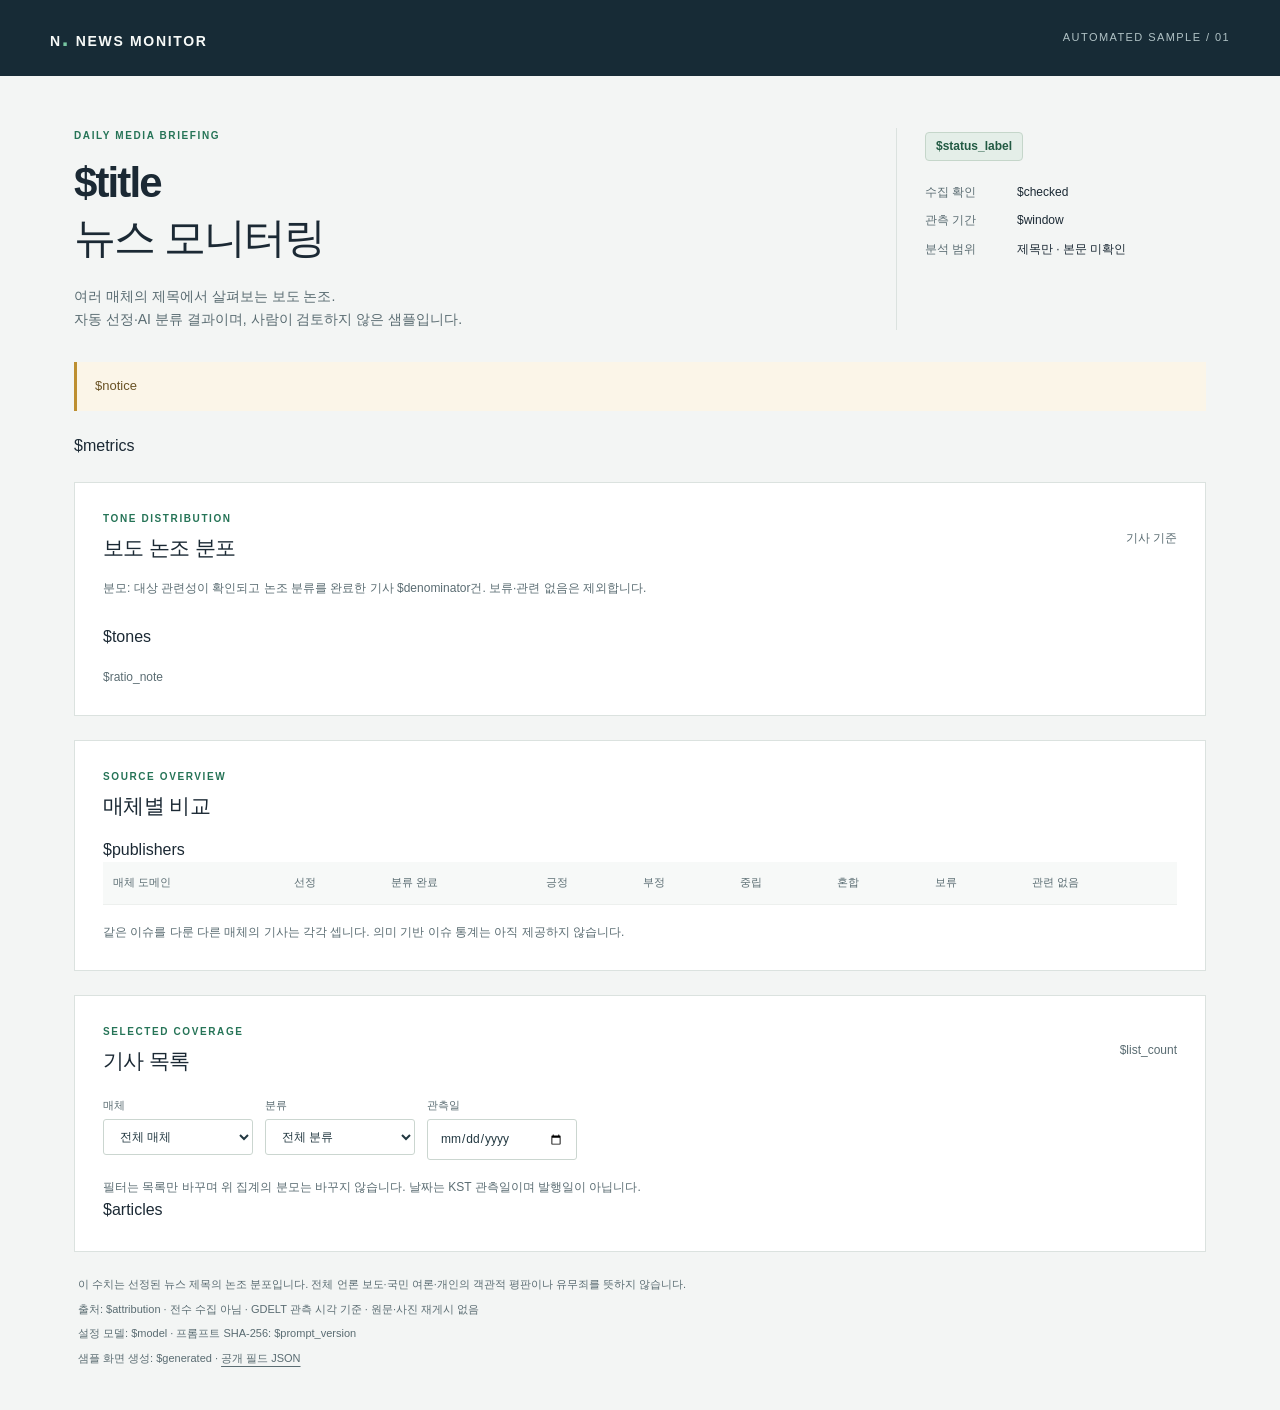
==== web/index.html @ d8ca7400 "publisher: add guarded headline analysis and local dashboard Classify headlines with Cursor and vali" ====
<!doctype html>
<html lang="ko">
  <head>
    <meta charset="utf-8" />
    <meta name="viewport" content="width=device-width, initial-scale=1" />
    <meta name="robots" content="noindex, nofollow" />
    <meta
      http-equiv="Content-Security-Policy"
      content="default-src 'none'; style-src 'self'; script-src 'self'; img-src 'none'; connect-src 'none'; base-uri 'none'; form-action 'none'"
    />
    <title>$title · News Monitor</title>
    <link rel="stylesheet" href="styles.css" />
    <script src="app.js" defer></script>
  </head>
  <body>
    <a class="skip" href="#main">본문 바로가기</a>
    <header class="topbar">
      <span class="brand">N<span class="brand-dot">.</span> NEWS MONITOR</span
      ><span class="edition">AUTOMATED SAMPLE / 01</span>
    </header>
    <main id="main">
      <section class="hero" aria-labelledby="page-title">
        <div>
          <p class="eyebrow">DAILY MEDIA BRIEFING</p>
          <h1 id="page-title">$title<span>뉴스 모니터링</span></h1>
          <p class="intro">
            여러 매체의 제목에서 살펴보는 보도 논조.<br />자동 선정·AI 분류
            결과이며, 사람이 검토하지 않은 샘플입니다.
          </p>
        </div>
        <aside class="context">
          <span class="badge">$status_label</span>
          <dl>
            <dt>수집 확인</dt>
            <dd>$checked</dd>
            <dt>관측 기간</dt>
            <dd>$window</dd>
            <dt>분석 범위</dt>
            <dd>제목만 · 본문 미확인</dd>
          </dl>
        </aside>
      </section>
      <div class="notice" role="status">$notice</div>
      <section class="metrics" aria-label="샘플 현황">$metrics</section>
      <section class="panel distribution" aria-labelledby="distribution-title">
        <div class="section-heading">
          <div>
            <p class="eyebrow">TONE DISTRIBUTION</p>
            <h2 id="distribution-title">보도 논조 분포</h2>
          </div>
          <span class="unit">기사 기준</span>
        </div>
        <p class="muted">
          분모: 대상 관련성이 확인되고 논조 분류를 완료한 기사 $denominator건.
          보류·관련 없음은 제외합니다.
        </p>
        <div class="tone-grid">$tones</div>
        <p class="footnote">$ratio_note</p>
      </section>
      <section class="panel" aria-labelledby="publisher-title">
        <div class="section-heading">
          <div>
            <p class="eyebrow">SOURCE OVERVIEW</p>
            <h2 id="publisher-title">매체별 비교</h2>
          </div>
        </div>
        <div class="table-scroll">
          <table>
            <thead>
              <tr>
                <th scope="col">매체 도메인</th>
                <th scope="col">선정</th>
                <th scope="col">분류 완료</th>
                <th scope="col">긍정</th>
                <th scope="col">부정</th>
                <th scope="col">중립</th>
                <th scope="col">혼합</th>
                <th scope="col">보류</th>
                <th scope="col">관련 없음</th>
              </tr>
            </thead>
            <tbody>
              $publishers
            </tbody>
          </table>
        </div>
        <p class="footnote">
          같은 이슈를 다룬 다른 매체의 기사는 각각 셉니다. 의미 기반 이슈 통계는
          아직 제공하지 않습니다.
        </p>
      </section>
      <section class="panel" aria-labelledby="articles-title">
        <div class="section-heading">
          <div>
            <p class="eyebrow">SELECTED COVERAGE</p>
            <h2 id="articles-title">기사 목록</h2>
          </div>
          <span id="visible-count" class="unit" aria-live="polite"
            >$list_count</span
          >
        </div>
        <div class="filters">
          <label
            >매체<select id="publisher-filter">
              <option value="">전체 매체</option>
              $publisher_options
            </select></label
          ><label
            >분류<select id="sentiment-filter">
              <option value="">전체 분류</option>
              <option value="positive">긍정</option>
              <option value="negative">부정</option>
              <option value="neutral">중립</option>
              <option value="mixed">혼합</option>
              <option value="abstain">판단 보류</option>
              <option value="unrelated">관련 없음</option>
            </select></label
          ><label>관측일<input id="date-filter" type="date" /></label>
        </div>
        <p class="footnote">
          필터는 목록만 바꾸며 위 집계의 분모는 바꾸지 않습니다. 날짜는 KST
          관측일이며 발행일이 아닙니다.
        </p>
        <div id="articles">$articles</div>
        <p id="filter-empty" class="empty" hidden>
          선택한 조건에 맞는 기사가 없습니다.
        </p>
        <noscript
          ><p class="footnote">
            JavaScript가 꺼져 있어 목록 필터는 사용할 수 없습니다. 기사와 집계는
            그대로 확인할 수 있습니다.
          </p></noscript
        >
      </section>
      <footer>
        <p>
          이 수치는 선정된 뉴스 제목의 논조 분포입니다. 전체 언론 보도·국민
          여론·개인의 객관적 평판이나 유무죄를 뜻하지 않습니다.
        </p>
        <p>
          출처: $attribution · 전수 수집 아님 · GDELT 관측 시각 기준 · 원문·사진
          재게시 없음
        </p>
        <p>설정 모델: $model · 프롬프트 SHA-256: $prompt_version</p>
        <p>
          샘플 화면 생성: $generated · <a href="report.json">공개 필드 JSON</a>
        </p>
      </footer>
    </main>
  </body>
</html>
---- web/styles.css ----
:root {
  font-family:
    ui-sans-serif,
    -apple-system,
    BlinkMacSystemFont,
    "Segoe UI",
    "Apple SD Gothic Neo",
    "Malgun Gothic",
    sans-serif;
  color: #1b2934;
  background: #f3f5f4;
  font-synthesis: none;
  line-height: 1.6;
  --line: #dbe2df;
  --muted: #5a6c72;
  --green: #267457;
}
* {
  box-sizing: border-box;
}
body {
  margin: 0;
}
.topbar {
  height: 76px;
  background: #172b36;
  color: #f7faf8;
  display: flex;
  align-items: center;
  justify-content: space-between;
  padding: 0 max(28px, calc((100vw - 1180px) / 2));
  gap: 20px;
}
.brand {
  font-size: 14px;
  letter-spacing: 0.12em;
  font-weight: 750;
}
.brand-dot {
  color: #77c6a2;
  font-size: 24px;
}
.edition {
  font-size: 11px;
  letter-spacing: 0.13em;
  color: #b0c2c5;
}
main {
  max-width: 1180px;
  margin: 0 auto;
  padding: 52px 24px 36px;
}
.hero {
  display: flex;
  justify-content: space-between;
  gap: 36px;
  margin-bottom: 32px;
}
.eyebrow {
  font-size: 10px;
  letter-spacing: 0.16em;
  color: var(--green);
  font-weight: 800;
  margin: 0 0 12px;
}
h1 {
  font-size: 42px;
  line-height: 1.3;
  letter-spacing: -0.045em;
  margin: 0;
  font-weight: 760;
}
h1 span {
  display: block;
  font-weight: 450;
}
.intro {
  color: var(--muted);
  font-size: 14px;
  margin: 20px 0 0;
}
.context {
  min-width: 310px;
  border-left: 1px solid var(--line);
  padding: 4px 0 0 28px;
}
.badge {
  display: inline-block;
  background: #e4eee8;
  border: 1px solid #c5d6ca;
  border-radius: 4px;
  font-size: 12px;
  color: #225a43;
  padding: 4px 10px;
  font-weight: 700;
}
dl {
  display: grid;
  grid-template-columns: 80px 1fr;
  gap: 9px 12px;
  font-size: 12px;
  margin: 22px 0 0;
}
dt {
  color: var(--muted);
}
dd {
  margin: 0;
}
.notice {
  border-left: 3px solid #bd8f31;
  background: #fbf5e8;
  color: #695225;
  padding: 14px 18px;
  font-size: 13px;
  margin-bottom: 22px;
}
.metrics {
  display: grid;
  grid-template-columns: repeat(4, 1fr);
  gap: 16px;
  margin-bottom: 24px;
}
.metric {
  background: #fff;
  border: 1px solid var(--line);
  padding: 20px 24px;
}
.metric-label {
  color: var(--muted);
  font-size: 12px;
}
.metric-value {
  display: block;
  font-size: 34px;
  font-weight: 700;
  line-height: 1.4;
  font-variant-numeric: tabular-nums;
}
.metric-note {
  font-size: 11px;
  color: var(--muted);
}
.panel {
  background: #fff;
  border: 1px solid var(--line);
  padding: 28px;
  margin-bottom: 24px;
}
.section-heading {
  display: flex;
  align-items: center;
  justify-content: space-between;
  gap: 20px;
  margin-bottom: 14px;
}
.section-heading .eyebrow {
  margin-bottom: 4px;
}
h2 {
  font-size: 21px;
  letter-spacing: -0.03em;
  margin: 0;
  font-weight: 700;
}
.unit {
  font-size: 12px;
  color: var(--muted);
}
.muted,
.footnote {
  color: var(--muted);
  font-size: 12px;
}
.footnote {
  margin: 18px 0 0;
}
.tone-grid {
  display: grid;
  grid-template-columns: repeat(4, 1fr);
  gap: 28px;
  margin-top: 26px;
}
.tone strong {
  font-size: 27px;
  display: block;
  font-variant-numeric: tabular-nums;
}
.tone span {
  font-size: 12px;
}
.tone .tone-count {
  color: var(--muted);
  margin-left: 8px;
}
.positive {
  color: #226b50;
}
.negative {
  color: #974753;
}
.neutral {
  color: #526a7e;
}
.mixed {
  color: #8d6a2d;
}
meter {
  width: 100%;
  height: 13px;
  display: block;
  margin-top: 10px;
  accent-color: currentColor;
}
.table-scroll {
  overflow-x: auto;
}
table {
  width: 100%;
  border-collapse: collapse;
  font-size: 12px;
  white-space: nowrap;
}
th {
  text-align: left;
  color: var(--muted);
  font-weight: 600;
  font-size: 11px;
  background: #f7f9f8;
}
th,
td {
  padding: 12px 10px;
  border-bottom: 1px solid #edf0ee;
}
td:first-child {
  font-weight: 600;
}
.filters {
  display: flex;
  gap: 12px;
  flex-wrap: wrap;
  margin: 20px 0 0;
}
.filters label {
  font-size: 11px;
  color: var(--muted);
}
select,
input {
  display: block;
  border: 1px solid #cbd6d0;
  border-radius: 3px;
  padding: 9px 12px;
  background: white;
  color: #223841;
  min-width: 150px;
  margin-top: 4px;
  font: inherit;
  font-size: 12px;
}
.article {
  border-top: 1px solid var(--line);
  padding: 22px 0;
}
.article:first-child {
  margin-top: 22px;
}
.article:last-child {
  padding-bottom: 0;
}
.article-meta {
  font-size: 11px;
  color: var(--muted);
  display: flex;
  gap: 12px;
  flex-wrap: wrap;
  align-items: center;
}
.label {
  font-size: 11px;
  border: 1px solid currentColor;
  border-radius: 3px;
  padding: 1px 7px;
}
.article h3 {
  font-size: 17px;
  line-height: 1.6;
  margin: 11px 0 9px;
  font-weight: 650;
  letter-spacing: -0.02em;
  overflow-wrap: anywhere;
}
a {
  color: inherit;
  text-underline-offset: 4px;
}
.article h3 a {
  text-decoration: none;
}
.article h3 a:hover {
  text-decoration: underline;
}
.reason {
  font-size: 13px;
  color: #4b6069;
  margin: 0;
}
.evidence {
  font-size: 12px;
  margin: 8px 0 0;
  color: var(--muted);
}
.empty {
  font-size: 13px;
  color: var(--muted);
  padding: 28px 0;
}
footer {
  font-size: 11px;
  color: var(--muted);
  padding: 0 4px;
}
footer p {
  margin: 7px 0;
}
[hidden] {
  display: none !important;
}
.skip {
  position: absolute;
  left: 12px;
  top: -100px;
  padding: 10px;
  background: #fff;
  color: #111;
  z-index: 2;
}
.skip:focus {
  top: 10px;
}
:focus-visible {
  outline: 3px solid #488eae;
  outline-offset: 3px;
}
@media (max-width: 760px) {
  .topbar {
    padding: 0 20px;
    height: 64px;
  }
  .edition {
    font-size: 9px;
  }
  main {
    padding: 32px 16px;
  }
  .hero {
    flex-direction: column;
    gap: 24px;
  }
  h1 {
    font-size: 34px;
  }
  .context {
    border-left: 0;
    border-top: 1px solid var(--line);
    padding: 20px 0 0;
    min-width: 0;
  }
  dl {
    margin-top: 14px;
  }
  .metrics {
    grid-template-columns: repeat(2, 1fr);
    gap: 10px;
  }
  .metric {
    padding: 16px;
  }
  .metric-value {
    font-size: 28px;
  }
  .panel {
    padding: 20px 16px;
  }
  .tone-grid {
    grid-template-columns: repeat(2, 1fr);
    gap: 20px;
  }
  .filters {
    gap: 10px;
  }
  .filters label {
    flex: 1 1 130px;
  }
  select,
  input {
    min-width: 0;
    width: 100%;
  }
  .notice {
    font-size: 12px;
  }
  .article h3 {
    font-size: 16px;
  }
}
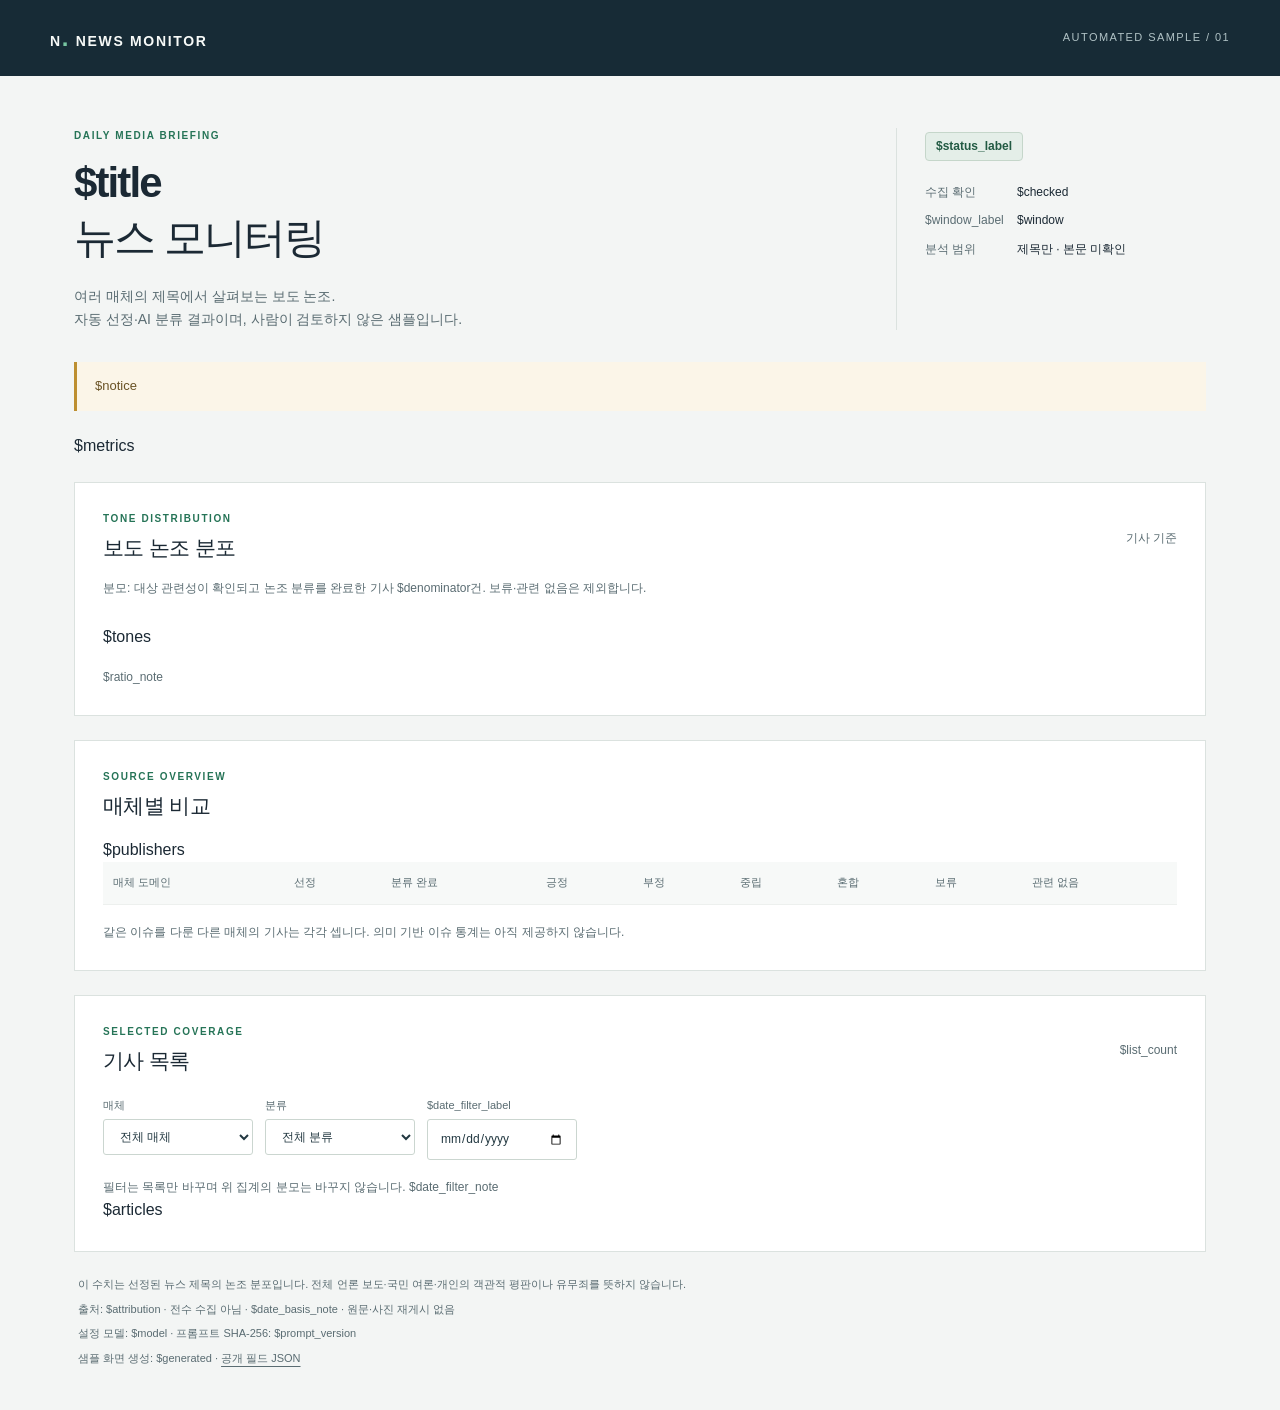
==== commit cf395a93: "publisher: collect and classify live news with read-only Codex Use live search with provenance check" ====
--- a/web/index.html
+++ b/web/index.html
@@ -33,7 +33,7 @@
           <dl>
             <dt>수집 확인</dt>
             <dd>$checked</dd>
-            <dt>관측 기간</dt>
+            <dt>$window_label</dt>
             <dd>$window</dd>
             <dt>분석 범위</dt>
             <dd>제목만 · 본문 미확인</dd>
@@ -115,11 +115,10 @@
               <option value="abstain">판단 보류</option>
               <option value="unrelated">관련 없음</option>
             </select></label
-          ><label>관측일<input id="date-filter" type="date" /></label>
+          ><label>$date_filter_label<input id="date-filter" type="date" /></label>
         </div>
         <p class="footnote">
-          필터는 목록만 바꾸며 위 집계의 분모는 바꾸지 않습니다. 날짜는 KST
-          관측일이며 발행일이 아닙니다.
+          필터는 목록만 바꾸며 위 집계의 분모는 바꾸지 않습니다. $date_filter_note
         </p>
         <div id="articles">$articles</div>
         <p id="filter-empty" class="empty" hidden>
@@ -138,7 +137,7 @@
           여론·개인의 객관적 평판이나 유무죄를 뜻하지 않습니다.
         </p>
         <p>
-          출처: $attribution · 전수 수집 아님 · GDELT 관측 시각 기준 · 원문·사진
+          출처: $attribution · 전수 수집 아님 · $date_basis_note · 원문·사진
           재게시 없음
         </p>
         <p>설정 모델: $model · 프롬프트 SHA-256: $prompt_version</p>
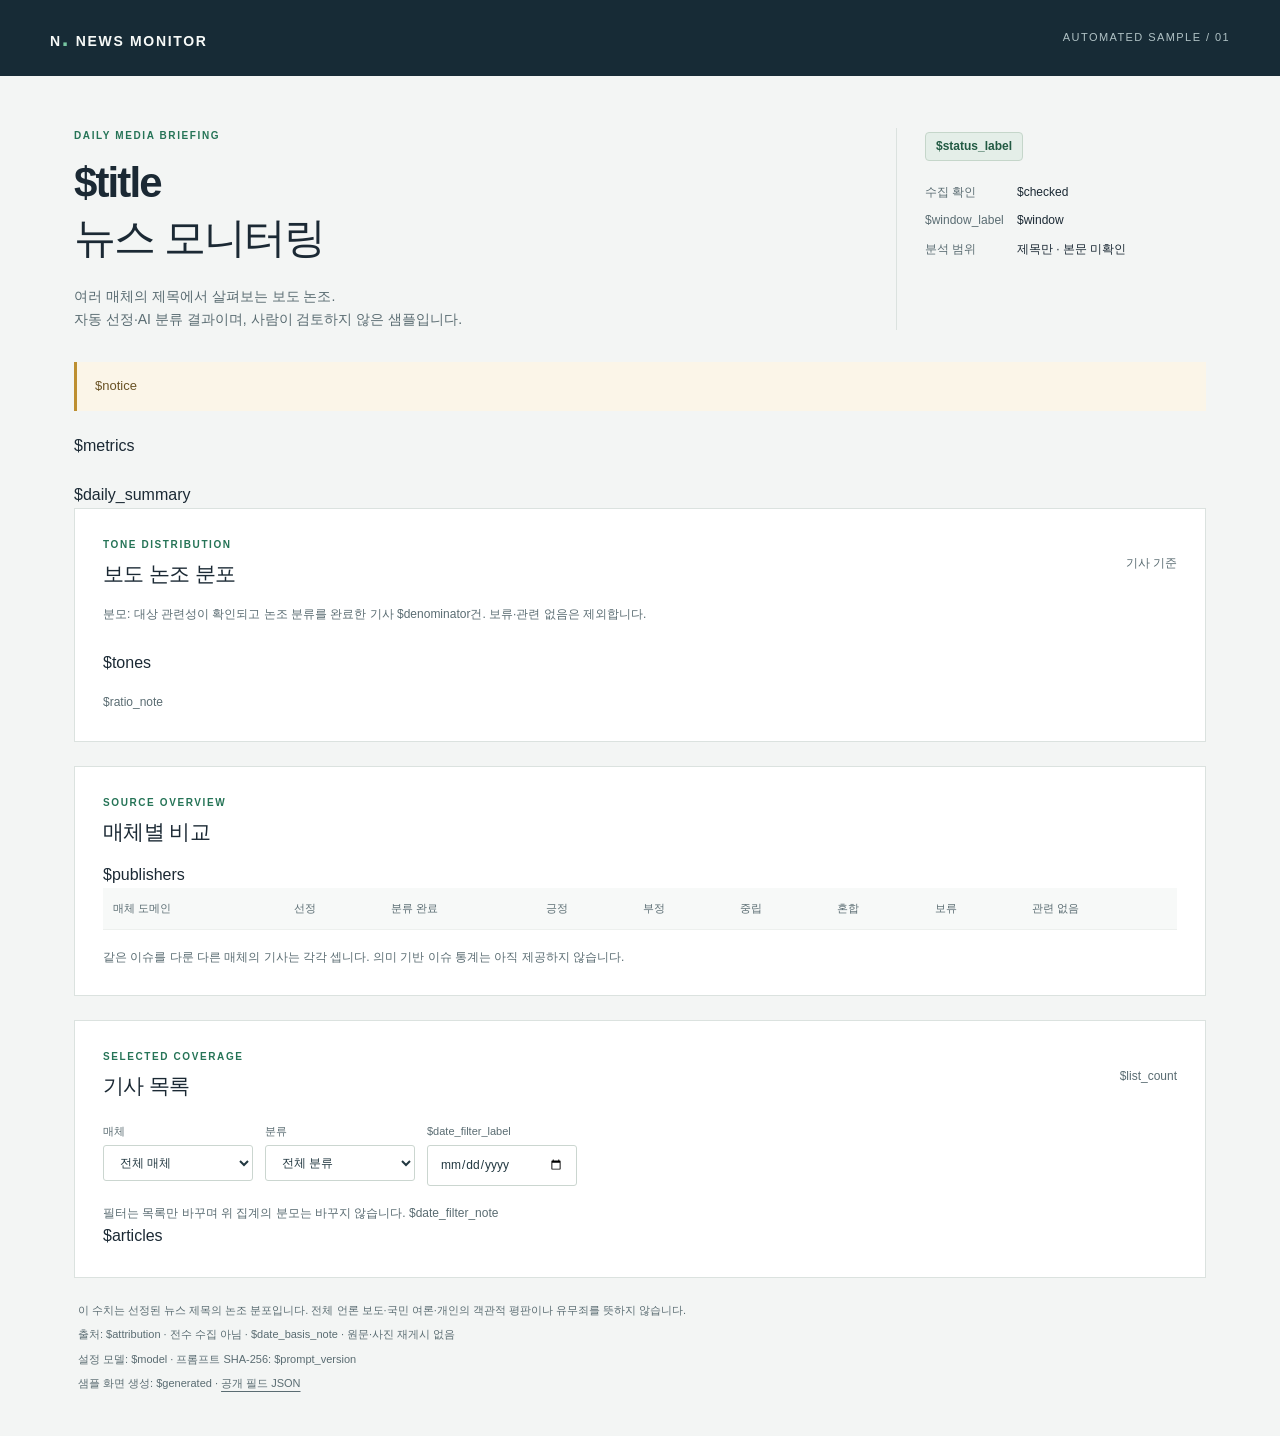
==== commit 290aa28c: "collector: broaden daily discovery and retain verified articles Search neutral query groups within a" ====
--- a/web/index.html
+++ b/web/index.html
@@ -42,6 +42,7 @@
       </section>
       <div class="notice" role="status">$notice</div>
       <section class="metrics" aria-label="샘플 현황">$metrics</section>
+      $daily_summary
       <section class="panel distribution" aria-labelledby="distribution-title">
         <div class="section-heading">
           <div>
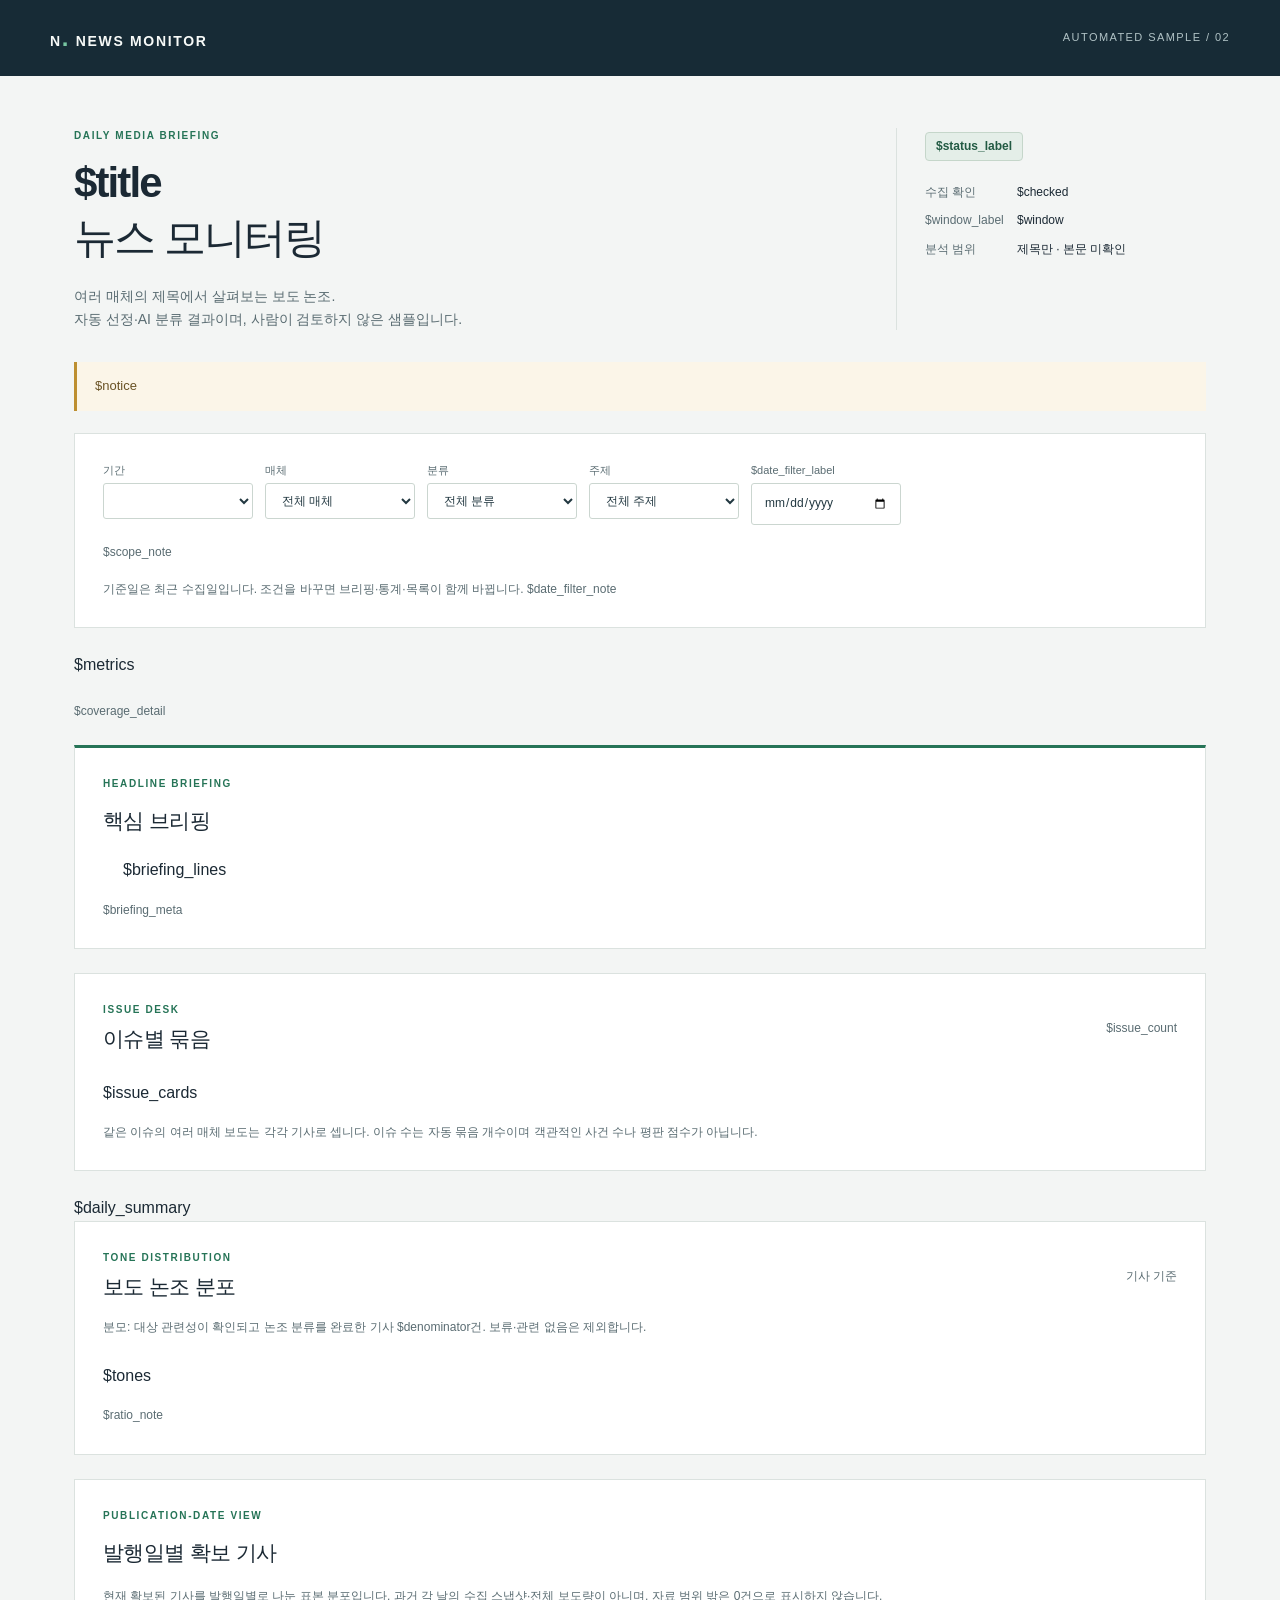
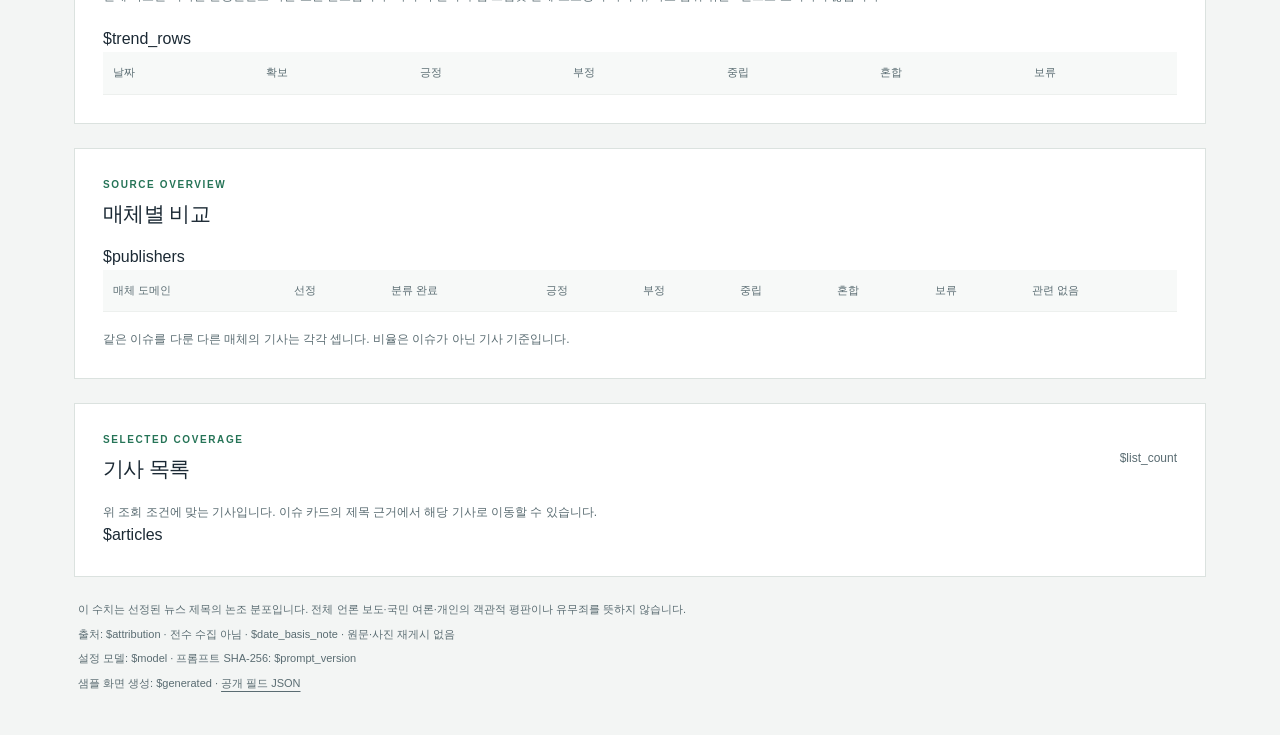
==== commit 1e4327dd: "dashboard: add grounded issue briefs and synchronized period views Group related headlines with boun" ====
--- a/web/index.html
+++ b/web/index.html
@@ -16,7 +16,7 @@
     <a class="skip" href="#main">본문 바로가기</a>
     <header class="topbar">
       <span class="brand">N<span class="brand-dot">.</span> NEWS MONITOR</span
-      ><span class="edition">AUTOMATED SAMPLE / 01</span>
+      ><span class="edition">AUTOMATED SAMPLE / 02</span>
     </header>
     <main id="main">
       <section class="hero" aria-labelledby="page-title">
@@ -41,7 +41,70 @@
         </aside>
       </section>
       <div class="notice" role="status">$notice</div>
+      <section class="panel controls" aria-label="조회 조건">
+        <div class="filters">
+          <label
+            >기간<select id="period-filter">
+              $period_options
+            </select></label
+          >
+          <label
+            >매체<select id="publisher-filter">
+              <option value="">전체 매체</option>
+              $publisher_options
+            </select></label
+          >
+          <label
+            >분류<select id="sentiment-filter">
+              <option value="">전체 분류</option>
+              <option value="positive">긍정</option>
+              <option value="negative">부정</option>
+              <option value="neutral">중립</option>
+              <option value="mixed">혼합</option>
+              <option value="abstain">판단 보류</option>
+              <option value="unrelated">관련 없음</option>
+            </select></label
+          >
+          <label
+            >주제<select id="topic-filter">
+              <option value="">전체 주제</option>
+              $topic_options
+            </select></label
+          >
+          <label
+            >$date_filter_label<input id="date-filter" type="date"
+          /></label>
+        </div>
+        <p id="scope-note" class="footnote" aria-live="polite">$scope_note</p>
+        <p class="footnote">
+          기준일은 최근 수집일입니다. 조건을 바꾸면 브리핑·통계·목록이 함께
+          바뀝니다. $date_filter_note
+        </p>
+      </section>
       <section class="metrics" aria-label="샘플 현황">$metrics</section>
+      <p id="coverage-detail" class="coverage-detail">$coverage_detail</p>
+      <section class="panel briefing" aria-labelledby="briefing-title">
+        <p class="eyebrow">HEADLINE BRIEFING</p>
+        <h2 id="briefing-title">핵심 브리핑</h2>
+        <ul id="briefing-lines">
+          $briefing_lines
+        </ul>
+        <p class="footnote">$briefing_meta</p>
+      </section>
+      <section class="panel" aria-labelledby="issues-title">
+        <div class="section-heading">
+          <div>
+            <p class="eyebrow">ISSUE DESK</p>
+            <h2 id="issues-title">이슈별 묶음</h2>
+          </div>
+          <span class="unit" id="issue-count">$issue_count</span>
+        </div>
+        <div class="issue-grid" id="issue-cards">$issue_cards</div>
+        <p class="footnote">
+          같은 이슈의 여러 매체 보도는 각각 기사로 셉니다. 이슈 수는 자동 묶음
+          개수이며 객관적인 사건 수나 평판 점수가 아닙니다.
+        </p>
+      </section>
       $daily_summary
       <section class="panel distribution" aria-labelledby="distribution-title">
         <div class="section-heading">
@@ -52,11 +115,42 @@
           <span class="unit">기사 기준</span>
         </div>
         <p class="muted">
-          분모: 대상 관련성이 확인되고 논조 분류를 완료한 기사 $denominator건.
-          보류·관련 없음은 제외합니다.
-        </p>
-        <div class="tone-grid">$tones</div>
-        <p class="footnote">$ratio_note</p>
+          분모: 대상 관련성이 확인되고 논조 분류를 완료한 기사
+          <span id="denominator">$denominator</span>건. 보류·관련 없음은
+          제외합니다.
+        </p>
+        <div class="tone-grid" id="tones">$tones</div>
+        <p class="footnote" id="ratio-note">$ratio_note</p>
+      </section>
+      <section class="panel" aria-labelledby="trend-title">
+        <p class="eyebrow">PUBLICATION-DATE VIEW</p>
+        <h2 id="trend-title">발행일별 확보 기사</h2>
+        <p class="footnote">
+          현재 확보된 기사를 발행일별로 나눈 표본 분포입니다. 과거 각 날의 수집
+          스냅샷·전체 보도량이 아니며, 자료 범위 밖은 0건으로 표시하지 않습니다.
+        </p>
+        <div
+          class="table-scroll trend-scroll"
+          tabindex="0"
+          aria-label="선택 기간 날짜별 기사 분포"
+        >
+          <table>
+            <thead>
+              <tr>
+                <th scope="col">날짜</th>
+                <th scope="col">확보</th>
+                <th scope="col">긍정</th>
+                <th scope="col">부정</th>
+                <th scope="col">중립</th>
+                <th scope="col">혼합</th>
+                <th scope="col">보류</th>
+              </tr>
+            </thead>
+            <tbody id="trend-rows">
+              $trend_rows
+            </tbody>
+          </table>
+        </div>
       </section>
       <section class="panel" aria-labelledby="publisher-title">
         <div class="section-heading">
@@ -80,14 +174,14 @@
                 <th scope="col">관련 없음</th>
               </tr>
             </thead>
-            <tbody>
+            <tbody id="publisher-rows">
               $publishers
             </tbody>
           </table>
         </div>
         <p class="footnote">
-          같은 이슈를 다룬 다른 매체의 기사는 각각 셉니다. 의미 기반 이슈 통계는
-          아직 제공하지 않습니다.
+          같은 이슈를 다룬 다른 매체의 기사는 각각 셉니다. 비율은 이슈가 아닌
+          기사 기준입니다.
         </p>
       </section>
       <section class="panel" aria-labelledby="articles-title">
@@ -100,26 +194,9 @@
             >$list_count</span
           >
         </div>
-        <div class="filters">
-          <label
-            >매체<select id="publisher-filter">
-              <option value="">전체 매체</option>
-              $publisher_options
-            </select></label
-          ><label
-            >분류<select id="sentiment-filter">
-              <option value="">전체 분류</option>
-              <option value="positive">긍정</option>
-              <option value="negative">부정</option>
-              <option value="neutral">중립</option>
-              <option value="mixed">혼합</option>
-              <option value="abstain">판단 보류</option>
-              <option value="unrelated">관련 없음</option>
-            </select></label
-          ><label>$date_filter_label<input id="date-filter" type="date" /></label>
-        </div>
-        <p class="footnote">
-          필터는 목록만 바꾸며 위 집계의 분모는 바꾸지 않습니다. $date_filter_note
+        <p class="footnote">
+          위 조회 조건에 맞는 기사입니다. 이슈 카드의 제목 근거에서 해당 기사로
+          이동할 수 있습니다.
         </p>
         <div id="articles">$articles</div>
         <p id="filter-empty" class="empty" hidden>
@@ -132,6 +209,9 @@
           </p></noscript
         >
       </section>
+      <script type="application/json" id="dashboard-data">
+        $dashboard_data
+      </script>
       <footer>
         <p>
           이 수치는 선정된 뉴스 제목의 논조 분포입니다. 전체 언론 보도·국민
--- a/web/styles.css
+++ b/web/styles.css
@@ -246,6 +246,79 @@
   font-size: 11px;
   color: var(--muted);
 }
+.controls .filters {
+  margin-top: 0;
+}
+.coverage-detail {
+  color: var(--muted);
+  font-size: 12px;
+  margin: 0 0 24px;
+}
+.briefing {
+  border-top: 3px solid var(--green);
+}
+.briefing ul {
+  margin: 20px 0 0;
+  padding-left: 20px;
+}
+.briefing li {
+  padding: 7px 0;
+  font-size: 15px;
+  line-height: 1.8;
+}
+.issue-grid {
+  display: grid;
+  grid-template-columns: repeat(auto-fit, minmax(min(100%, 280px), 1fr));
+  gap: 18px;
+  margin-top: 24px;
+}
+.issue-card {
+  border: 1px solid var(--line);
+  background: #f9fbfa;
+  padding: 20px;
+}
+.issue-card h3 {
+  font-size: 17px;
+  margin: 10px 0;
+}
+.issue-card p {
+  font-size: 13px;
+  color: #435962;
+  line-height: 1.8;
+}
+.issue-topic {
+  color: var(--green);
+  font-size: 11px;
+  font-weight: 650;
+}
+.issue-card details {
+  margin-top: 18px;
+  font-size: 12px;
+  overflow-wrap: anywhere;
+}
+.issue-card summary {
+  cursor: pointer;
+  color: var(--green);
+}
+.issue-card ul {
+  padding-left: 16px;
+}
+.issue-card li {
+  margin: 10px 0;
+}
+.trend-scroll {
+  max-height: 310px;
+  margin-top: 20px;
+}
+.trend-scroll th {
+  position: sticky;
+  top: 0;
+}
+.article:target {
+  outline: 2px solid var(--green);
+  outline-offset: 6px;
+  scroll-margin-top: 24px;
+}
 select,
 input {
   display: block;
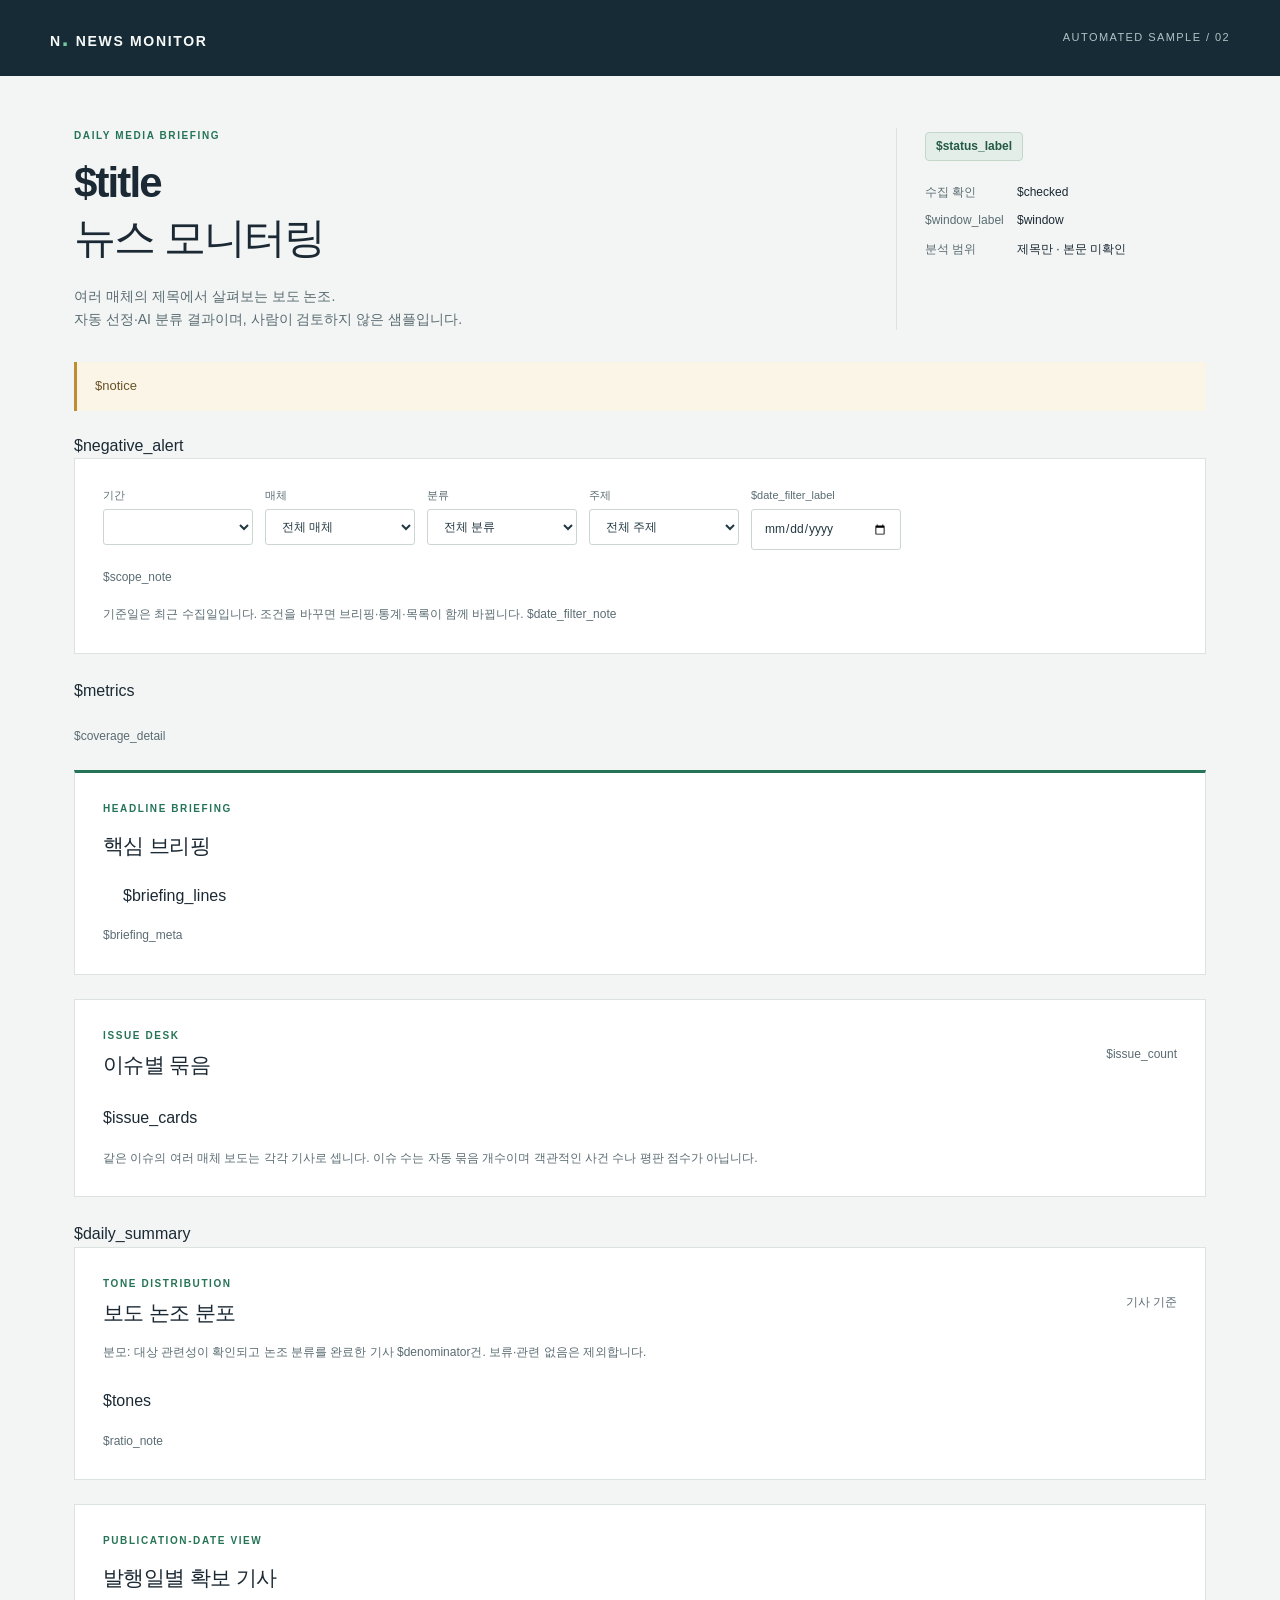
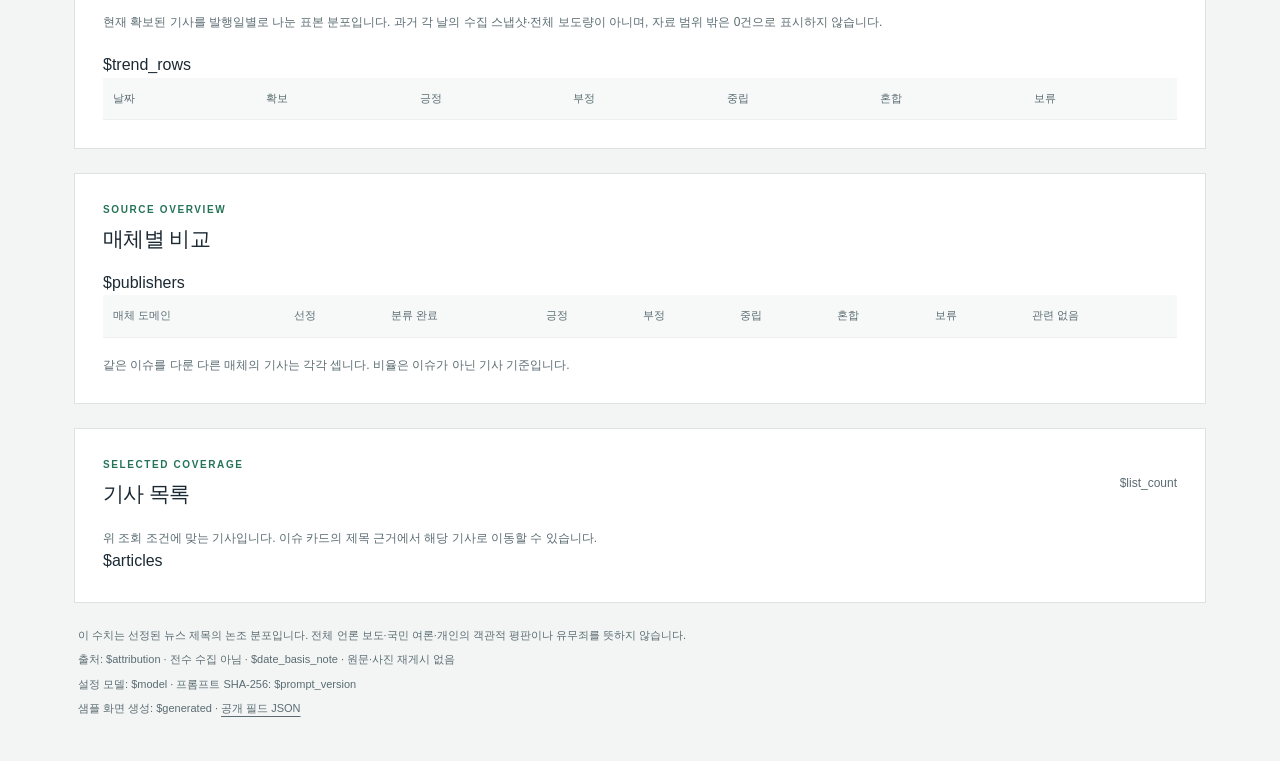
==== commit d89532a8: "site: summarize today's negative headlines at the top The PR lead cares most about negative coverage" ====
--- a/web/index.html
+++ b/web/index.html
@@ -9,8 +9,8 @@
       content="default-src 'none'; style-src 'self'; script-src 'self'; img-src 'none'; connect-src 'none'; base-uri 'none'; form-action 'none'"
     />
     <title>$title · News Monitor</title>
-    <link rel="stylesheet" href="styles.css" />
-    <script src="app.js" defer></script>
+    <link rel="stylesheet" href="styles.css?v=$asset_version" />
+    <script src="app.js?v=$asset_version" defer></script>
   </head>
   <body>
     <a class="skip" href="#main">본문 바로가기</a>
@@ -41,6 +41,7 @@
         </aside>
       </section>
       <div class="notice" role="status">$notice</div>
+      $negative_alert
       <section class="panel controls" aria-label="조회 조건">
         <div class="filters">
           <label
--- a/web/styles.css
+++ b/web/styles.css
@@ -205,6 +205,31 @@
 .mixed {
   color: #8d6a2d;
 }
+.alert {
+  border-left: 4px solid #974753;
+}
+.alert h3 {
+  font-size: 15px;
+  margin: 20px 0 0;
+}
+.alert-list {
+  list-style: none;
+  padding: 0;
+  margin: 10px 0 0;
+}
+.alert-list li {
+  display: grid;
+  gap: 4px;
+  padding: 10px 0;
+  border-top: 1px solid var(--line);
+}
+.alert-list a {
+  font-weight: 650;
+  overflow-wrap: anywhere;
+}
+.alert-list .footnote {
+  margin: 0;
+}
 meter {
   width: 100%;
   height: 13px;
@@ -393,6 +418,7 @@
   font-size: 11px;
   color: var(--muted);
   padding: 0 4px;
+  overflow-wrap: anywhere;
 }
 footer p {
   margin: 7px 0;
@@ -423,6 +449,7 @@
   }
   .edition {
     font-size: 9px;
+    display: none;
   }
   main {
     padding: 32px 16px;
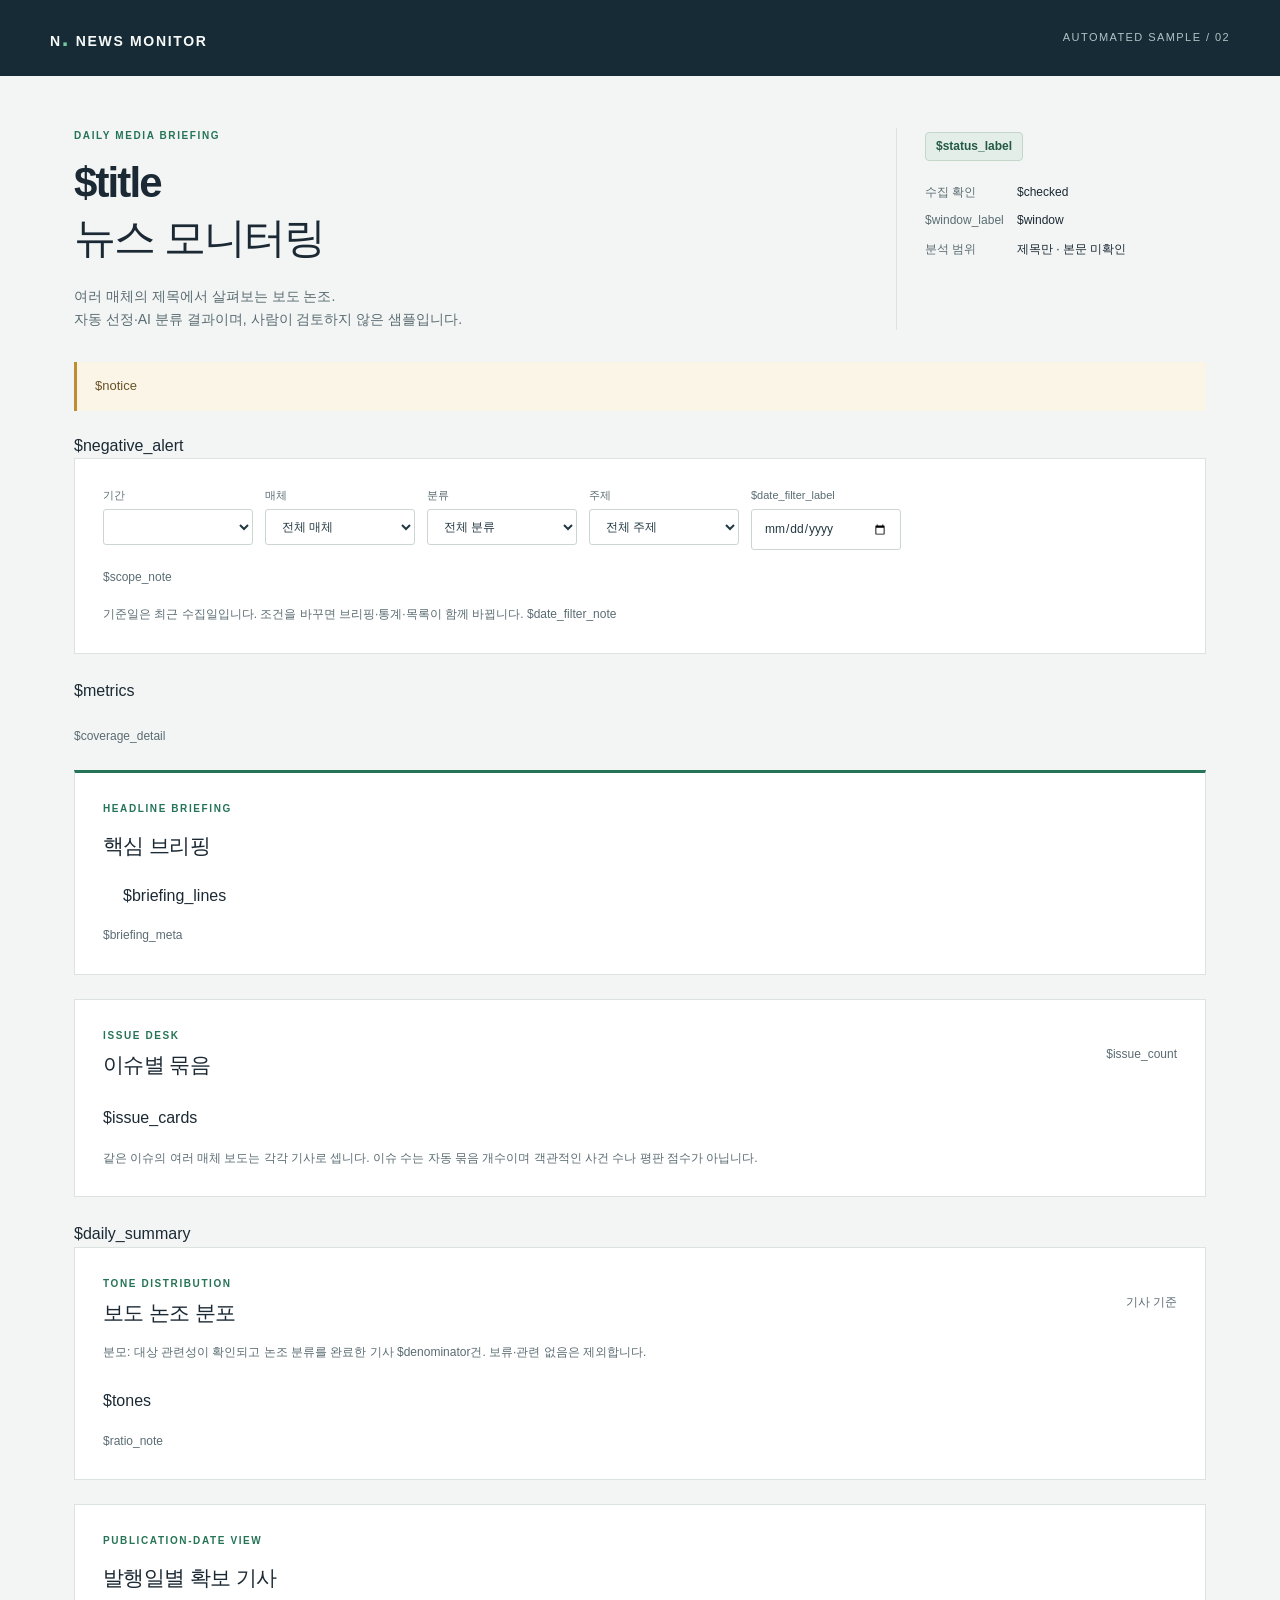
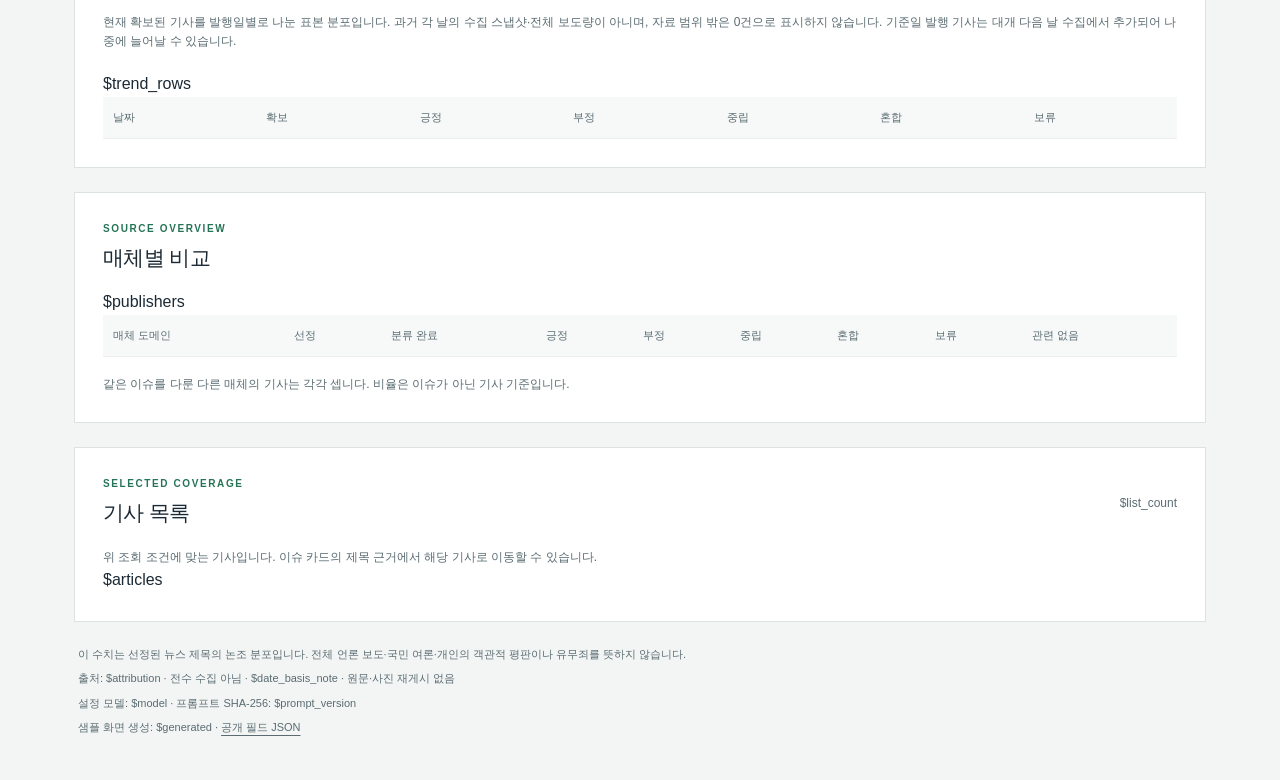
==== commit 47144a79: "site: say same-day articles are usually added by the next day's runs Since 10/25 every newly found a" ====
--- a/web/index.html
+++ b/web/index.html
@@ -129,6 +129,7 @@
         <p class="footnote">
           현재 확보된 기사를 발행일별로 나눈 표본 분포입니다. 과거 각 날의 수집
           스냅샷·전체 보도량이 아니며, 자료 범위 밖은 0건으로 표시하지 않습니다.
+          기준일 발행 기사는 대개 다음 날 수집에서 추가되어 나중에 늘어날 수 있습니다.
         </p>
         <div
           class="table-scroll trend-scroll"
